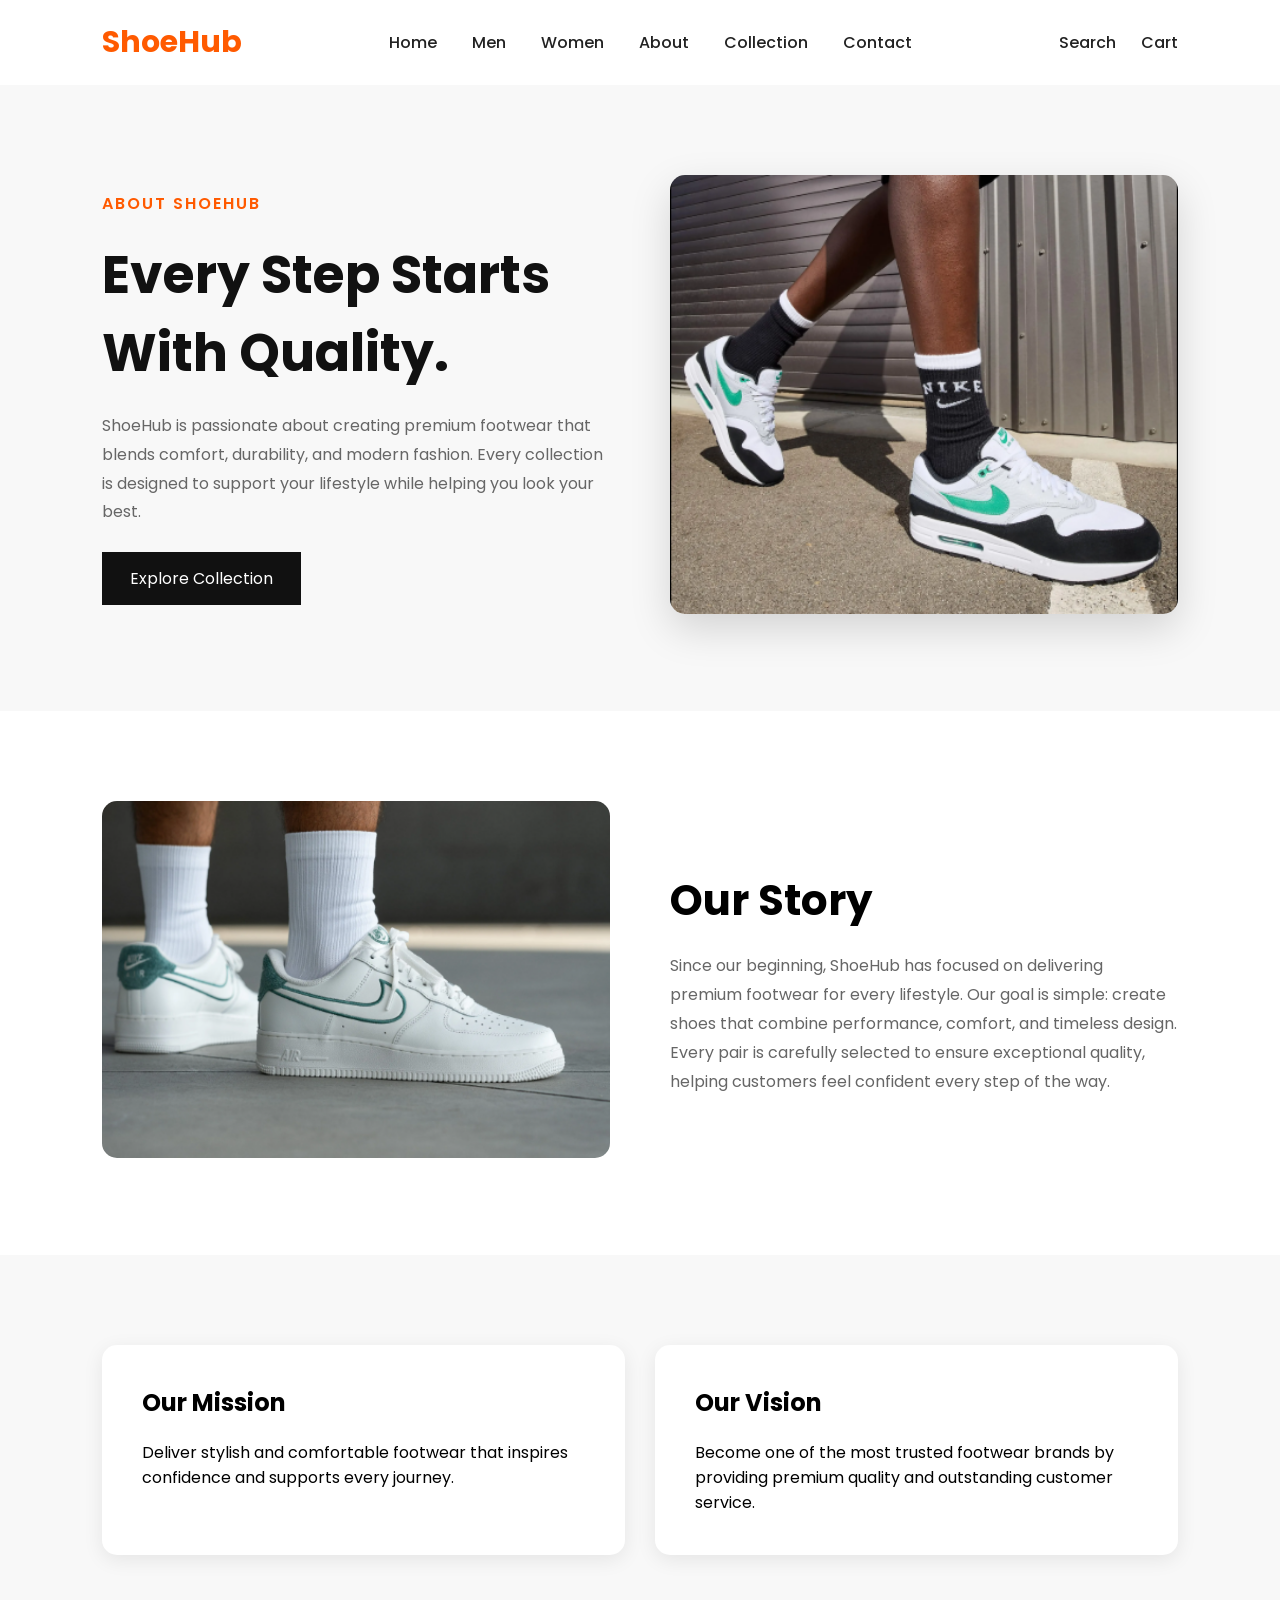
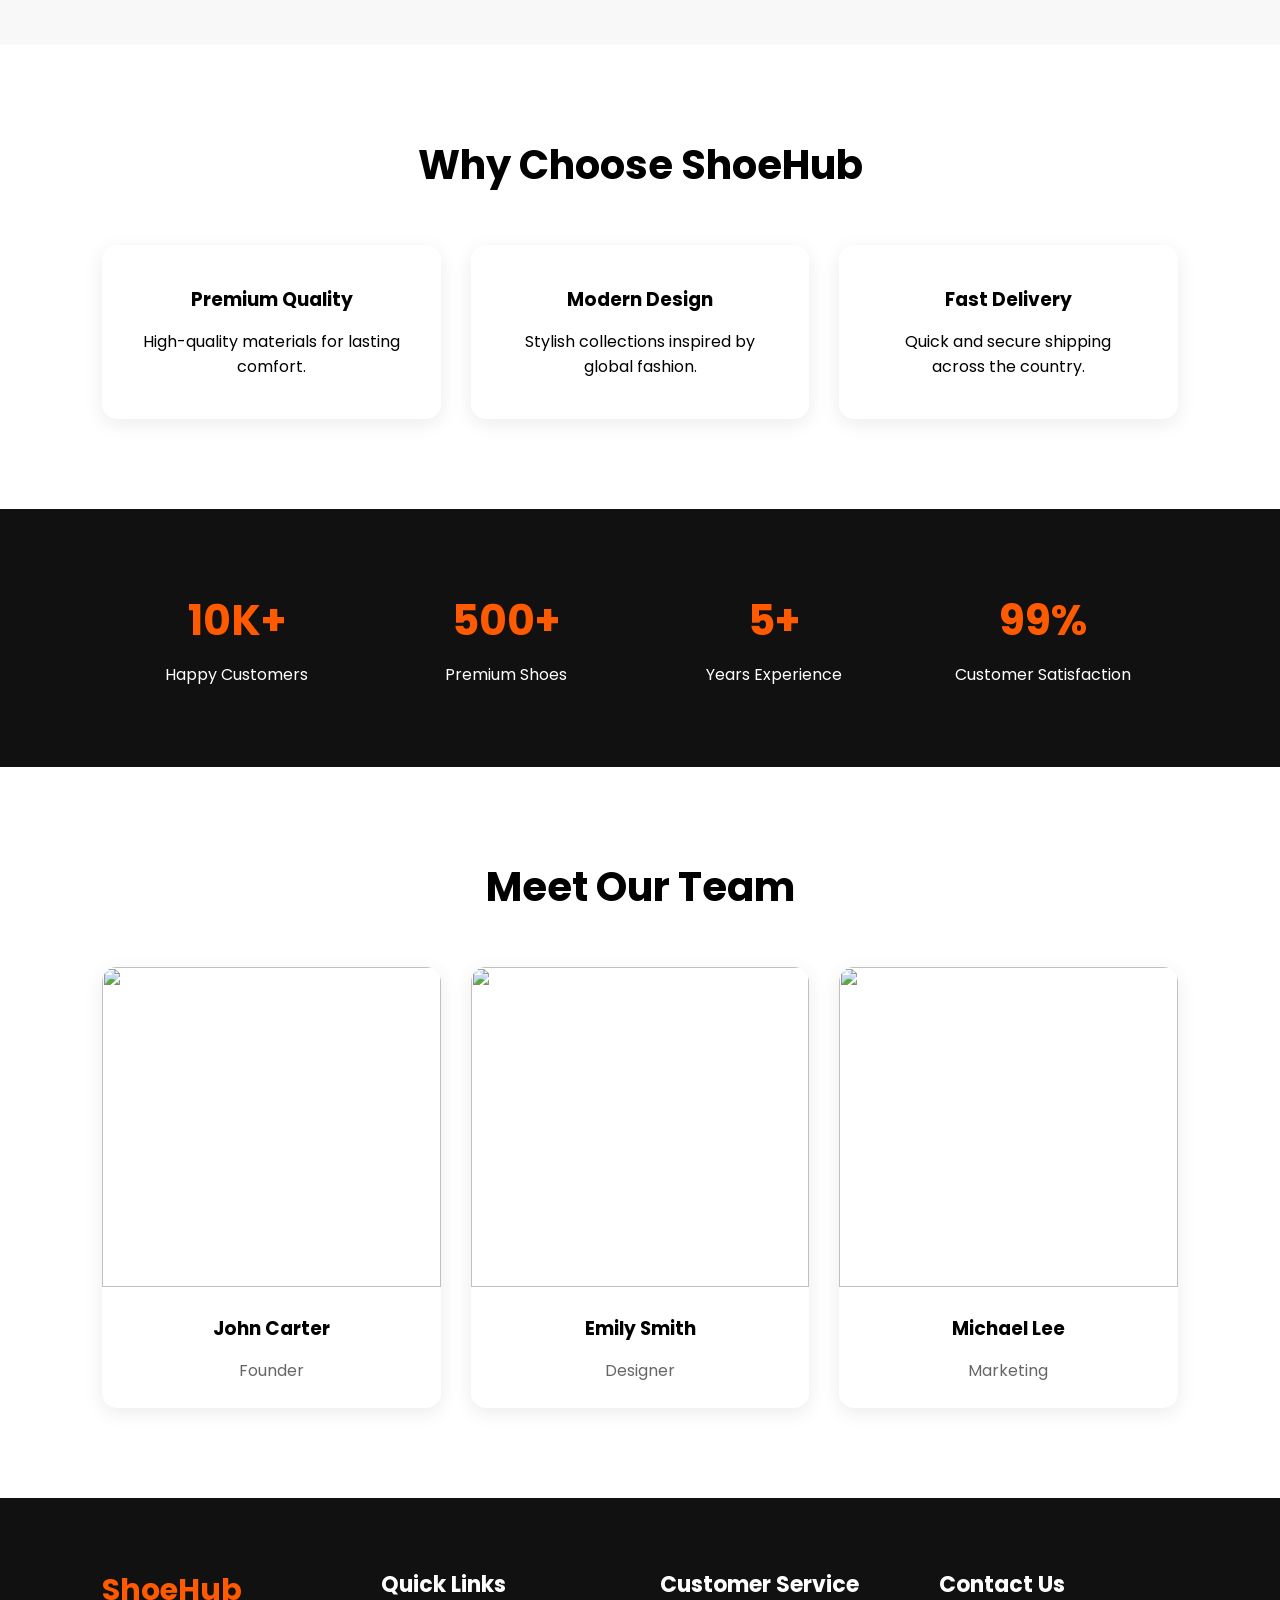
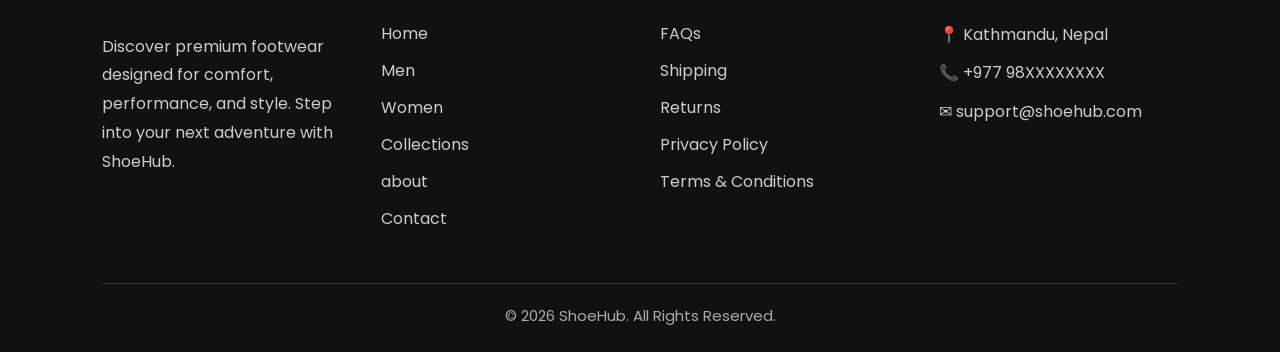
==== about.html @ 0c23a7a8 "Initial commit" ====
<!DOCTYPE html>
<html lang="en">

<head>
    <meta charset="UTF-8">
    <meta name="viewport" content="width=device-width, initial-scale=1.0">
    <title>About | ShoeHub</title>

    <link rel="stylesheet" href="style.css">

    <link href="https://fonts.googleapis.com/css2?family=Poppins:wght@300;400;500;600;700&display=swap"
        rel="stylesheet">
</head>

<body>

<header>
    <nav class="navbar">

        <div class="logo">
            <h2>ShoeHub</h2>
        </div>

        <ul class="nav-links">
            <li><a href="index.html">Home</a></li>
            <li><a href="#">Men</a></li>
            <li><a href="#">Women</a></li>
            <li><a href="about.html" class="active">About</a></li>
            <li><a href="#">Collection</a></li>
            <li><a href="contact.html">Contact</a></li>
        </ul>

        <div class="nav-icons">
            <a href="#">Search</a>
            <a href="#">Cart</a>
        </div>

    </nav>
</header>

<main>

<!-- Hero -->

<section class="about-hero">

    <div class="about-content">

        <span>ABOUT SHOEHUB</span>

        <h1>Every Step Starts With Quality.</h1>

        <p>
            ShoeHub is passionate about creating premium footwear that blends
            comfort, durability, and modern fashion. Every collection is designed
            to support your lifestyle while helping you look your best.
        </p>

        <a href="index.html" class="hero-btn">
            Explore Collection
        </a>

    </div>

    <div class="about-image">
        <img src="images/banner1.png" alt="">
    </div>

</section>

<!-- Story -->

<section class="story">

    <div class="story-image">
        <img src="images/banner2.png" alt="">
    </div>

    <div class="story-content">

        <h2>Our Story</h2>

        <p>
            Since our beginning, ShoeHub has focused on delivering premium
            footwear for every lifestyle. Our goal is simple: create shoes that
            combine performance, comfort, and timeless design.
        </p>

        <p>
            Every pair is carefully selected to ensure exceptional quality,
            helping customers feel confident every step of the way.
        </p>

    </div>

</section>

<!-- Mission -->

<section class="mission">

    <div class="mission-card">

        <h2>Our Mission</h2>

        <p>
            Deliver stylish and comfortable footwear that inspires confidence
            and supports every journey.
        </p>

    </div>

    <div class="mission-card">

        <h2>Our Vision</h2>

        <p>
            Become one of the most trusted footwear brands by providing premium
            quality and outstanding customer service.
        </p>

    </div>

</section>

<!-- Features -->

<section class="features">

    <h2>Why Choose ShoeHub</h2>

    <div class="feature-grid">

        <div class="feature-card">
            <h3>Premium Quality</h3>
            <p>High-quality materials for lasting comfort.</p>
        </div>

        <div class="feature-card">
            <h3>Modern Design</h3>
            <p>Stylish collections inspired by global fashion.</p>
        </div>

        <div class="feature-card">
            <h3>Fast Delivery</h3>
            <p>Quick and secure shipping across the country.</p>
        </div>

    </div>

</section>

<!-- Stats -->

<section class="stats">

    <div class="stat">
        <h2>10K+</h2>
        <p>Happy Customers</p>
    </div>

    <div class="stat">
        <h2>500+</h2>
        <p>Premium Shoes</p>
    </div>

    <div class="stat">
        <h2>5+</h2>
        <p>Years Experience</p>
    </div>

    <div class="stat">
        <h2>99%</h2>
        <p>Customer Satisfaction</p>
    </div>

</section>

<!-- Team -->

<section class="team">

    <h2>Meet Our Team</h2>

    <div class="team-container">

        <div class="team-card">
            <img src="images/team1.jpg" alt="">
            <h3>John Carter</h3>
            <p>Founder</p>
        </div>

        <div class="team-card">
            <img src="images/team2.jpg" alt="">
            <h3>Emily Smith</h3>
            <p>Designer</p>
        </div>

        <div class="team-card">
            <img src="images/team3.jpg" alt="">
            <h3>Michael Lee</h3>
            <p>Marketing</p>
        </div>

    </div>

</section>

</main>


<footer class="footer">

    <div class="footer-container">

        <!-- Logo & Description -->
        <div class="footer-box">
            <h2>ShoeHub</h2>

            <p>
                Discover premium footwear designed for
                comfort, performance, and style.
                Step into your next adventure with ShoeHub.
            </p>
        </div>

        <!-- Quick Links -->
        <div class="footer-box">
            <h3>Quick Links</h3>

            <ul>
                <li><a href="#">Home</a></li>
                <li><a href="#">Men</a></li>
                <li><a href="#">Women</a></li>
                <li><a href="#">Collections</a></li>
                <li><a href="#">about</a></li>

                <li><a href="#">Contact</a></li>
            </ul>
        </div>

        <!-- Customer Service -->
        <div class="footer-box">
            <h3>Customer Service</h3>

            <ul>
                <li><a href="#">FAQs</a></li>
                <li><a href="#">Shipping</a></li>
                <li><a href="#">Returns</a></li>
                <li><a href="#">Privacy Policy</a></li>
                <li><a href="#">Terms & Conditions</a></li>
            </ul>
        </div>

        <!-- Contact -->
        <div class="footer-box">
            <h3>Contact Us</h3>

            <p>📍 Kathmandu, Nepal</p>
            <p>📞 +977 98XXXXXXXX</p>
            <p>✉ support@shoehub.com</p>
        </div>

    </div>

    <hr>

    <div class="footer-bottom">
        <p>
            © 2026 ShoeHub. All Rights Reserved.
        </p>
    </div>

</footer>

</body>
</html>
---- style.css ----
/* Reset */
* {
    margin: 0;
    padding: 0;
    box-sizing: border-box;
}

body {
    font-family: "Poppins", sans-serif;
}

/* Navbar */
.navbar {
    display: flex;
    justify-content: space-between;
    align-items: center;
    padding: 20px 8%;
    background: #fff;
    box-shadow: 0 2px 10px rgba(0,0,0,0.1);
}

/* Logo */
.logo h2 {
    color: #ff5a00;
    font-size: 30px;
}

/* Navigation */
.nav-links {
    display: flex;
    list-style: none;
    gap: 35px;
}

.nav-links a {
    text-decoration: none;
    color: #222;
    font-weight: 500;
    transition: 0.3s;
}

.nav-links a:hover {
    color: #ff5a00;
}

/* Right Side */
.nav-icons {
    display: flex;
    gap: 25px;
}

.nav-icons a {
    text-decoration: none;
    color: #222;
    font-weight: 500;
}

.nav-icons a:hover {
    color: #ff5a00;
}

/* Hero Section */
.hero{
    display:flex;
    justify-content:space-between;
    align-items:center;
    padding:70px 8%;
    min-height:85vh;
    background:#f7f7f7;
    overflow:hidden;
}

/* Left Side */
.hero-content{
    width:45%;
}

.subtitle{
    color:#999;
    margin-bottom:10px;
}

.hero-content h1{
    font-size:55px;
    font-weight:700;
    color:#111;
    margin-bottom:20px;
}

.description{
    color:#666;
    line-height:1.8;
    margin-bottom:30px;
}

.hero-btn{
    display:inline-block;
    padding:14px 28px;
    background:#111;
    color:#fff;
    text-decoration:none;
    transition:.3s;
}

.hero-btn:hover{
    background:#f5a300;
}

/* Right Side */
.hero-image{
    width:50%;
    position:relative;
    display:flex;
    justify-content:center;
    align-items:center;
}

.hero-image img{
    width:600px;
    max-width:100%;
    position:relative;
    z-index:2;
}

/* Big Background Text */
.hero-text{
    position:absolute;
    font-size:120px;
    font-weight:800;
    color:#f5b400;
    line-height:.8;
    text-transform:uppercase;
    z-index:1;
}

.hero-text span{
    color:#111;
}
/* ================= Top Picks ================= */

/* ===============================
        Top Picks
================================= */

.top-picks {
    padding: 70px 8%;
}

.section-title {
    margin-bottom: 40px;
}

.section-title h2 {
    font-size: 32px;
    font-weight: 600;
}

/* Product Grid */

.product-container {
    display: grid;
    grid-template-columns: repeat(3, 1fr);
    gap: 30px;
}

/* Product Card */

.product-card {
    background: #fff;
    border-radius: 12px;
    overflow: hidden;
    box-shadow: 0 5px 15px rgba(0,0,0,.08);
    transition: .3s ease;
    text-align: center;
    padding-bottom: 20px;
}

.product-card:hover {
    transform: translateY(-10px);
    box-shadow: 0 12px 30px rgba(0,0,0,.15);
}

/* Image Container */

.product-card img {
    width: 100%;
    height: 250px;          /* Same height for every image */
    object-fit: contain;    /* Keeps shoe proportions */
    background: #f7f7f7;
    padding: 30px;
}

/* Product Name */

.product-card h3 {
    margin: 20px 15px 10px;
    font-size: 20px;
    min-height: 55px;       /* Same height even if text wraps */
    display: flex;
    align-items: center;
    justify-content: center;
}

/* Price */

.product-card p {
    color: #777;
    font-size: 18px;
    font-weight: 600;
}

/* ================= Trending ================= */

/* ===============================
        Trending Section
================================= */

.trending {
    padding: 60px 8%;
}

.trending h2 {
    font-size: 32px;
    font-weight: 600;
    margin-bottom: 30px;
}

/* Large Banner */

.trend-big {
    position: relative;
    height: 450px;      /* Reduced height */
    border-radius: 12px;
    overflow: hidden;
    margin-bottom: 25px;
}

.trend-big img {
    width: 100%;
    height: 100%;
    object-fit: cover;
    display: block;
}

.trend-content {
    position: absolute;
    top: 50%;
    left: 50px;
    transform: translateY(-50%);
    color: #fff;
    max-width: 350px;
}

.trend-content span {
    font-size: 14px;
    text-transform: uppercase;
    letter-spacing: 1px;
}

.trend-content h1 {
    font-size: 42px;
    margin: 12px 0;
    line-height: 1.1;
}

.trend-content p {
    font-size: 16px;
    line-height: 1.6;
    margin-bottom: 20px;
}

.trend-content a {
    display: inline-block;
    padding: 12px 28px;
    background: #111;
    color: #fff;
    border-radius: 6px;
    transition: 0.3s;
}

.trend-content a:hover {
    background: #ff5a00;
}
/* Bottom Cards */

/* ===============================
        Trending Small Cards
================================= */

.trend-small {
    display: grid;
    grid-template-columns: repeat(2, 1fr);
    gap: 25px;
}

.small-card {
    position: relative;
    height: 280px;       /* Same height for both cards */
    overflow: hidden;
    border-radius: 10px;
    cursor: pointer;
}

.small-card img {
    width: 100%;
    height: 100%;
    object-fit: cover;   /* Keeps image proportional */
    display: block;
    transition: 0.4s ease;
}

.small-card:hover img {
    transform: scale(1.08);
}

.overlay {
    position: absolute;
    left: 25px;
    bottom: 25px;
    color: #fff;
    z-index: 2;
}

.overlay h3 {
    font-size: 26px;
    margin-bottom: 8px;
}

.overlay p {
    font-size: 18px;
    font-weight: 300;
}

/* Dark overlay for better text visibility */
.small-card::before {
    content: "";
    position: absolute;
    inset: 0;
    background: rgba(0, 0, 0, 0.35);
    z-index: 1;
}

/* ===================================
            FOOTER
=================================== */

.footer{
    background:#111;
    color:#fff;
    padding:70px 8% 25px;
}

.footer-container{
    display:grid;
    grid-template-columns:repeat(4,1fr);
    gap:40px;
    margin-bottom:40px;
}

.footer-box h2{
    color:#ff5a00;
    font-size:30px;
    margin-bottom:20px;
}

.footer-box h3{
    font-size:22px;
    margin-bottom:20px;
}

.footer-box p{
    color:#ccc;
    line-height:1.8;
    margin-bottom:10px;
}

.footer-box ul{
    list-style:none;
}

.footer-box ul li{
    margin-bottom:12px;
}

.footer-box ul li a{
    text-decoration:none;
    color:#ccc;
    transition:.3s;
}

.footer-box ul li a:hover{
    color:#ff5a00;
    padding-left:6px;
}

.footer hr{
    border:none;
    height:1px;
    background:#333;
    margin-bottom:20px;
}

.footer-bottom{
    text-align:center;
}

.footer-bottom p{
    color:#aaa;
    font-size:15px;
}

/* ======================================
        RESPONSIVE DESIGN
====================================== */

/* ---------- Large Tablets ---------- */
@media (max-width: 1024px) {

    .navbar {
        padding: 20px 5%;
    }

    .hero {
        padding: 60px 5%;
    }

    .hero-content h1 {
        font-size: 42px;
    }

    .hero-text {
        font-size: 90px;
    }

    .product-container {
        grid-template-columns: repeat(2, 1fr);
    }

    .footer-container {
        grid-template-columns: repeat(2, 1fr);
    }

}

/* ---------- Tablets ---------- */
@media (max-width: 768px) {

    /* Navbar */
    .navbar {
        flex-direction: column;
        gap: 20px;
        padding: 20px;
    }

    .nav-links {
        flex-wrap: wrap;
        justify-content: center;
        gap: 18px;
    }

    .nav-icons {
        justify-content: center;
    }

    /* Hero */
    .hero {
        flex-direction: column-reverse;
        text-align: center;
        padding: 50px 20px;
    }

    .hero-content,
    .hero-image {
        width: 100%;
    }

    .hero-content {
        margin-top: 30px;
    }

    .hero-content h1 {
        font-size: 38px;
    }

    .hero-text {
        position: absolute;
        font-size: 70px;
    }

    .hero-image img {
        width: 100%;
        max-width: 420px;
    }

    /* Products */
    .product-container {
        grid-template-columns: repeat(2, 1fr);
        gap: 20px;
    }

    /* Trending */
    .trend-big {
        height: 350px;
    }

    .trend-content {
        left: 25px;
        max-width: 300px;
    }

    .trend-content h1 {
        font-size: 32px;
    }

    .trend-small {
        grid-template-columns: 1fr;
    }

    /* Footer */
    .footer-container {
        grid-template-columns: repeat(2, 1fr);
    }

}

/* ---------- Mobile ---------- */
@media (max-width: 576px) {

    /* Navbar */
    .logo h2 {
        font-size: 28px;
    }

    .nav-links {
        flex-direction: column;
        align-items: center;
        gap: 12px;
    }

    .nav-icons {
        flex-direction: column;
        align-items: center;
        gap: 10px;
    }

    /* Hero */

    .hero {
        min-height: auto;
        padding: 40px 20px;
    }

    .subtitle {
        font-size: 15px;
    }

    .hero-content h1 {
        font-size: 30px;
    }

    .description {
        font-size: 15px;
    }

    .hero-btn {
        padding: 12px 24px;
        font-size: 15px;
    }

    .hero-image img {
        width: 320px;
    }

    .hero-text {
        font-size: 52px;
    }

    /* Section Titles */

    .section-title h2,
    .trending h2 {
        font-size: 28px;
        text-align: center;
    }

    /* Products */

    .product-container {
        grid-template-columns: 1fr;
    }

    .product-card img {
        height: 220px;
    }

    /* Trending */

    .trend-big {
        height: 250px;
    }

    .trend-content {
        left: 20px;
        right: 20px;
    }

    .trend-content h1 {
        font-size: 26px;
    }

    .trend-content p {
        font-size: 14px;
    }

    .trend-content a {
        padding: 10px 20px;
    }

    .small-card {
        height: 220px;
    }

    .overlay h3 {
        font-size: 20px;
    }

    .overlay p {
        font-size: 15px;
    }

    /* Footer */

    .footer {
        padding: 50px 20px 20px;
    }

    .footer-container {
        grid-template-columns: 1fr;
        text-align: center;
    }

    .footer-box h2 {
        font-size: 28px;
    }

    .footer-box h3 {
        font-size: 22px;
    }

}

/*====================================
            ABOUT HERO
=====================================*/


.about-hero{
    display:flex;
    align-items:center;
    justify-content:space-between;
    gap:60px;
    padding:90px 8%;
    background:#f8f8f8;
}

.about-content,
.about-image{
    flex:1;
}

.about-content span{
    color:#ff5a00;
    font-weight:600;
    letter-spacing:2px;
}

.about-content h1{
    font-size:52px;
    margin:20px 0;
    color:#111;
}

.about-content p{
    color:#666;
    line-height:1.8;
    margin-bottom:25px;
}

.about-image img{
    width:100%;
    border-radius:15px;
    box-shadow:0 15px 40px rgba(0,0,0,.15);
}

/* Story */

.story{
    display:flex;
    align-items:center;
    gap:60px;
    padding:90px 8%;
}

.story-image,
.story-content{
    flex:1;
}

.story img{
    width:100%;
    border-radius:15px;
}

.story-content h2{
    font-size:42px;
    margin-bottom:20px;
}

.story-content p{
    color:#666;
    line-height:1.8;
}

/* Mission */

.mission{
    display:grid;
    grid-template-columns:repeat(2,1fr);
    gap:30px;
    padding:90px 8%;
    background:#f8f8f8;
}

.mission-card{
    background:#fff;
    padding:40px;
    border-radius:15px;
    box-shadow:0 5px 20px rgba(0,0,0,.08);
}

.mission-card h2{
    margin-bottom:20px;
}

/* Features */

.features{
    padding:90px 8%;
    text-align:center;
}

.features h2{
    margin-bottom:50px;
    font-size:40px;
}

.feature-grid{
    display:grid;
    grid-template-columns:repeat(3,1fr);
    gap:30px;
}

.feature-card{
    background:#fff;
    padding:40px;
    border-radius:15px;
    box-shadow:0 5px 20px rgba(0,0,0,.08);
}

.feature-card h3{
    margin-bottom:15px;
}

/* Stats */

.stats{
    padding:80px 8%;
    display:grid;
    grid-template-columns:repeat(4,1fr);
    background:#111;
    color:#fff;
    text-align:center;
}

.stat h2{
    font-size:42px;
    color:#ff5a00;
}

.stat p{
    margin-top:10px;
}

/* Team */

.team{
    padding:90px 8%;
    text-align:center;
}

.team h2{
    margin-bottom:50px;
    font-size:40px;
}

.team-container{
    display:grid;
    grid-template-columns:repeat(3,1fr);
    gap:30px;
}

.team-card{
    background:#fff;
    border-radius:15px;
    overflow:hidden;
    box-shadow:0 5px 20px rgba(0,0,0,.08);
}

.team-card img{
    width:100%;
    height:320px;
    object-fit:cover;
}

.team-card h3{
    margin-top:20px;
}

.team-card p{
    margin:15px 0 25px;
    color:#666;
}


/*=====================================
        CONTACT HERO
=====================================*/

.contact-hero{
    width:100%;
    height:60vh;

    background:url("images/banner3.png") center center/cover no-repeat;

    position:relative;
}

.contact-overlay{
    width:100%;
    height:100%;

    background:rgba(0,0,0,.55);

    display:flex;
    flex-direction:column;
    justify-content:center;
    align-items:center;

    text-align:center;

    color:#fff;

    padding:20px;
}

.contact-overlay span{
    color:#ff5a00;
    font-size:15px;
    font-weight:600;
    letter-spacing:3px;
    text-transform:uppercase;
}

.contact-overlay h1{
    font-size:58px;
    margin:20px 0;
}

.contact-overlay p{
    width:650px;
    max-width:90%;
    line-height:1.8;
    color:#eee;
}


/*=====================================
        CONTACT SECTION
=====================================*/

.contact-section{
    padding:100px 8%;

    display:grid;
    grid-template-columns:1fr 1.3fr;
    gap:60px;

    background:#fafafa;
}


/* Left */

.contact-info h2{
    font-size:36px;
    margin-bottom:30px;
    color:#111;
}

.info-card{
    background:#fff;

    padding:30px;

    border-radius:12px;

    margin-bottom:20px;

    box-shadow:0 10px 25px rgba(0,0,0,.08);

    transition:.3s;
}

.info-card:hover{
    transform:translateY(-8px);
}

.info-card h3{
    color:#ff5a00;
    margin-bottom:12px;
}

.info-card p{
    color:#666;
    line-height:1.8;
}


/* Right */

.contact-form{
    background:#fff;

    padding:45px;

    border-radius:15px;

    box-shadow:0 15px 40px rgba(0,0,0,.08);
}

.contact-form h2{
    font-size:36px;
    margin-bottom:30px;
}

.contact-form form{
    display:flex;
    flex-direction:column;
    gap:20px;
}

.contact-form input,
.contact-form textarea{

    width:100%;

    padding:18px;

    border:1px solid #ddd;

    border-radius:8px;

    outline:none;

    font-size:16px;

    font-family:"Poppins",sans-serif;

    transition:.3s;
}

.contact-form input:focus,
.contact-form textarea:focus{

    border-color:#ff5a00;
}

.contact-form textarea{
    resize:none;
}

.contact-form button{

    width:220px;

    padding:16px;

    background:#111;

    color:#fff;

    border:none;

    border-radius:8px;

    cursor:pointer;

    font-size:16px;

    transition:.3s;
}

.contact-form button:hover{

    background:#ff5a00;
}


/*=====================================
        STORE SECTION
=====================================*/

.store{

    display:flex;

    align-items:center;

    justify-content:space-between;

    gap:60px;

    padding:100px 8%;
}

.store-content,
.store-image{
    flex:1;
}

.store-content span{

    color:#ff5a00;

    font-weight:600;

    letter-spacing:3px;

    text-transform:uppercase;
}

.store-content h2{

    font-size:50px;

    margin:20px 0;

    color:#111;
}

.store-content p{

    color:#666;

    line-height:1.9;

    margin-bottom:35px;
}

.store-image img{

    width:100%;

    border-radius:20px;

    box-shadow:0 20px 40px rgba(0,0,0,.12);

    transition:.4s;
}

.store-image img:hover{

    transform:scale(1.03);
}


/*=====================================
        MAP
=====================================*/

.map{

    padding:0 8% 100px;
}

.map iframe{

    width:100%;

    height:450px;

    border:none;

    border-radius:20px;

    box-shadow:0 15px 35px rgba(0,0,0,.1);
}


/*=====================================
        RESPONSIVE
=====================================*/

@media(max-width:992px){

.contact-section{

    grid-template-columns:1fr;
}

.store{

    flex-direction:column;
}

.contact-overlay h1{

    font-size:42px;
}

.store-content h2{

    font-size:38px;
}

}

@media(max-width:768px){

.contact-overlay h1{

    font-size:34px;
}

.contact-info h2,
.contact-form h2{

    font-size:30px;
}

.contact-form{

    padding:30px;
}

.contact-form button{

    width:100%;
}

.store-content h2{

    font-size:32px;
}

.map iframe{

    height:320px;
}

}
/*=====================================
        RESPONSIVE DESIGN
=====================================*/

/* ---------- Laptop ---------- */

@media (max-width: 1200px){

    .hero-content h1{
        font-size:48px;
    }

    .hero-text{
        font-size:90px;
    }

    .about-content h1{
        font-size:45px;
    }

    .store-content h2{
        font-size:42px;
    }

}


/* ---------- Tablet ---------- */

@media (max-width:992px){

/* Navbar */

.navbar{
    flex-direction:column;
    gap:20px;
}

.nav-links{
    flex-wrap:wrap;
    justify-content:center;
}

.nav-icons{
    justify-content:center;
}

/* Hero */

.hero{
    flex-direction:column-reverse;
    text-align:center;
    padding:60px 8%;
}

.hero-content,
.hero-image{
    width:100%;
}

.hero-content h1{
    font-size:42px;
}

.hero-text{
    font-size:80px;
}

/* Products */

.product-container{
    grid-template-columns:repeat(2,1fr);
}

/* Trending */

.trend-big{
    height:350px;
}

.trend-content{
    left:35px;
}

.trend-content h1{
    font-size:34px;
}

.trend-small{
    grid-template-columns:1fr;
}

/* Footer */

.footer-container{
    grid-template-columns:repeat(2,1fr);
}

/* About */

.about-hero{
    flex-direction:column;
}

.story{
    flex-direction:column;
}

.mission{
    grid-template-columns:1fr;
}

.feature-grid{
    grid-template-columns:1fr;
}

.stats{
    grid-template-columns:repeat(2,1fr);
    gap:30px;
}

.team-container{
    grid-template-columns:repeat(2,1fr);
}

/* Contact */

.contact-section{
    grid-template-columns:1fr;
}

.store{
    flex-direction:column;
    text-align:center;
}

.store-content h2{
    font-size:38px;
}

.contact-overlay h1{
    font-size:42px;
}

}


/* ---------- Mobile ---------- */

@media (max-width:768px){

/* Navbar */

.navbar{
    padding:18px 5%;
}

.logo h2{
    font-size:26px;
}

.nav-links{
    gap:18px;
}

.nav-links a{
    font-size:15px;
}

.nav-icons{
    gap:15px;
}

.nav-icons a{
    font-size:15px;
}

/* Hero */

.hero{
    padding:50px 5%;
}

.hero-content h1{
    font-size:34px;
}

.description{
    font-size:15px;
}

.hero-text{
    font-size:55px;
}

/* Section Titles */

.section-title h2,
.trending h2,
.features h2,
.team h2{
    font-size:30px;
}

/* Products */

.product-container{
    grid-template-columns:1fr;
}

.product-card img{
    height:220px;
}

/* Trending */

.trend-big{
    height:280px;
}

.trend-content{
    left:20px;
}

.trend-content h1{
    font-size:28px;
}

.trend-content p{
    font-size:14px;
}

.small-card{
    height:230px;
}

/* Footer */

.footer-container{
    grid-template-columns:1fr;
    text-align:center;
}

/* About */

.about-hero,
.story{
    padding:60px 5%;
}

.about-content h1{
    font-size:36px;
}

.story-content h2{
    font-size:34px;
}

.stats{
    grid-template-columns:1fr;
}

.team-container{
    grid-template-columns:1fr;
}

/* Contact */

.contact-overlay h1{
    font-size:32px;
}

.contact-overlay p{
    font-size:15px;
}

.contact-info h2,
.contact-form h2{
    font-size:28px;
}

.contact-form{
    padding:25px;
}

.contact-form button{
    width:100%;
}

.store{
    padding:60px 5%;
}

.store-content h2{
    font-size:32px;
}

.map{
    padding:0 5% 60px;
}

.map iframe{
    height:300px;
}

}


/* ---------- Small Mobile ---------- */

@media (max-width:480px){

.hero-content h1{
    font-size:28px;
}

.hero-text{
    font-size:42px;
}

.about-content h1{
    font-size:30px;
}

.story-content h2{
    font-size:28px;
}

.contact-overlay h1{
    font-size:28px;
}

.trend-content h1{
    font-size:22px;
}

.hero-btn,
.learn-btn,
.contact-form button{
    width:100%;
    text-align:center;
}

.about-btns{
    flex-direction:column;
}

}
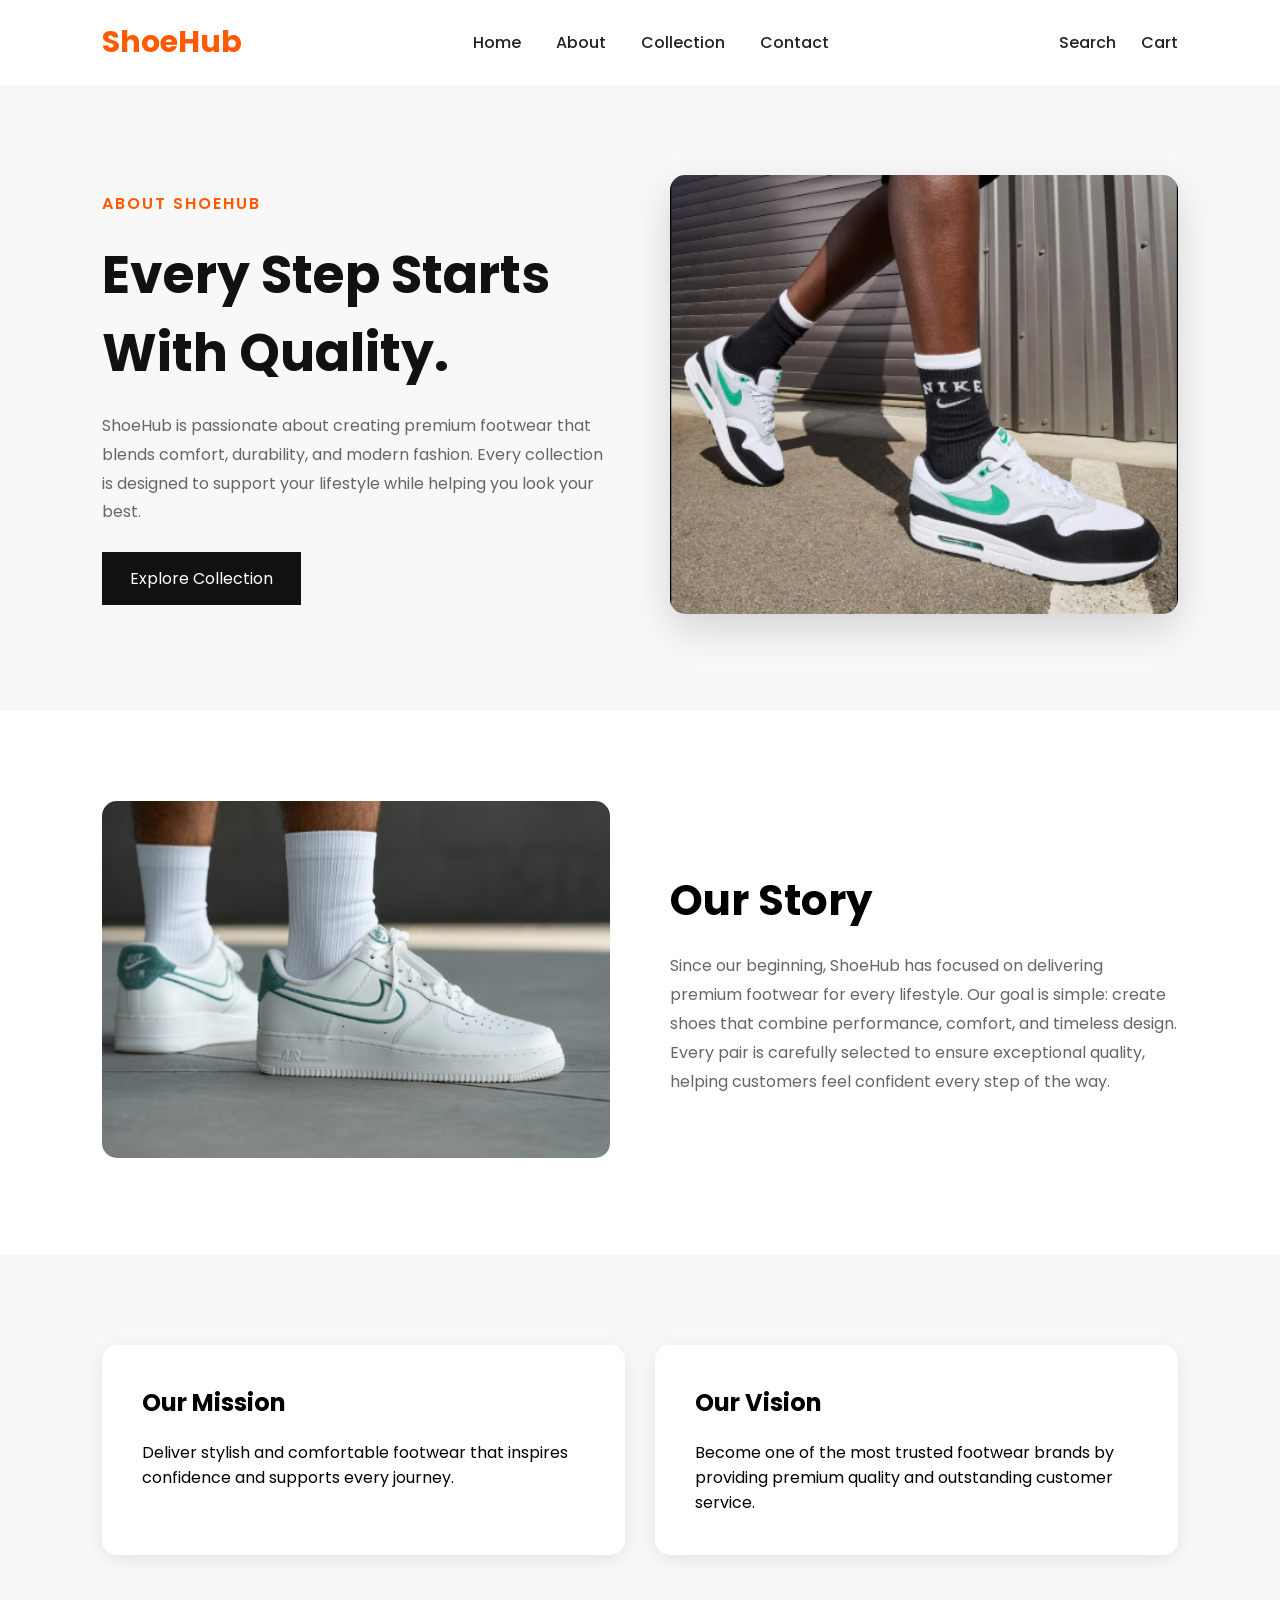
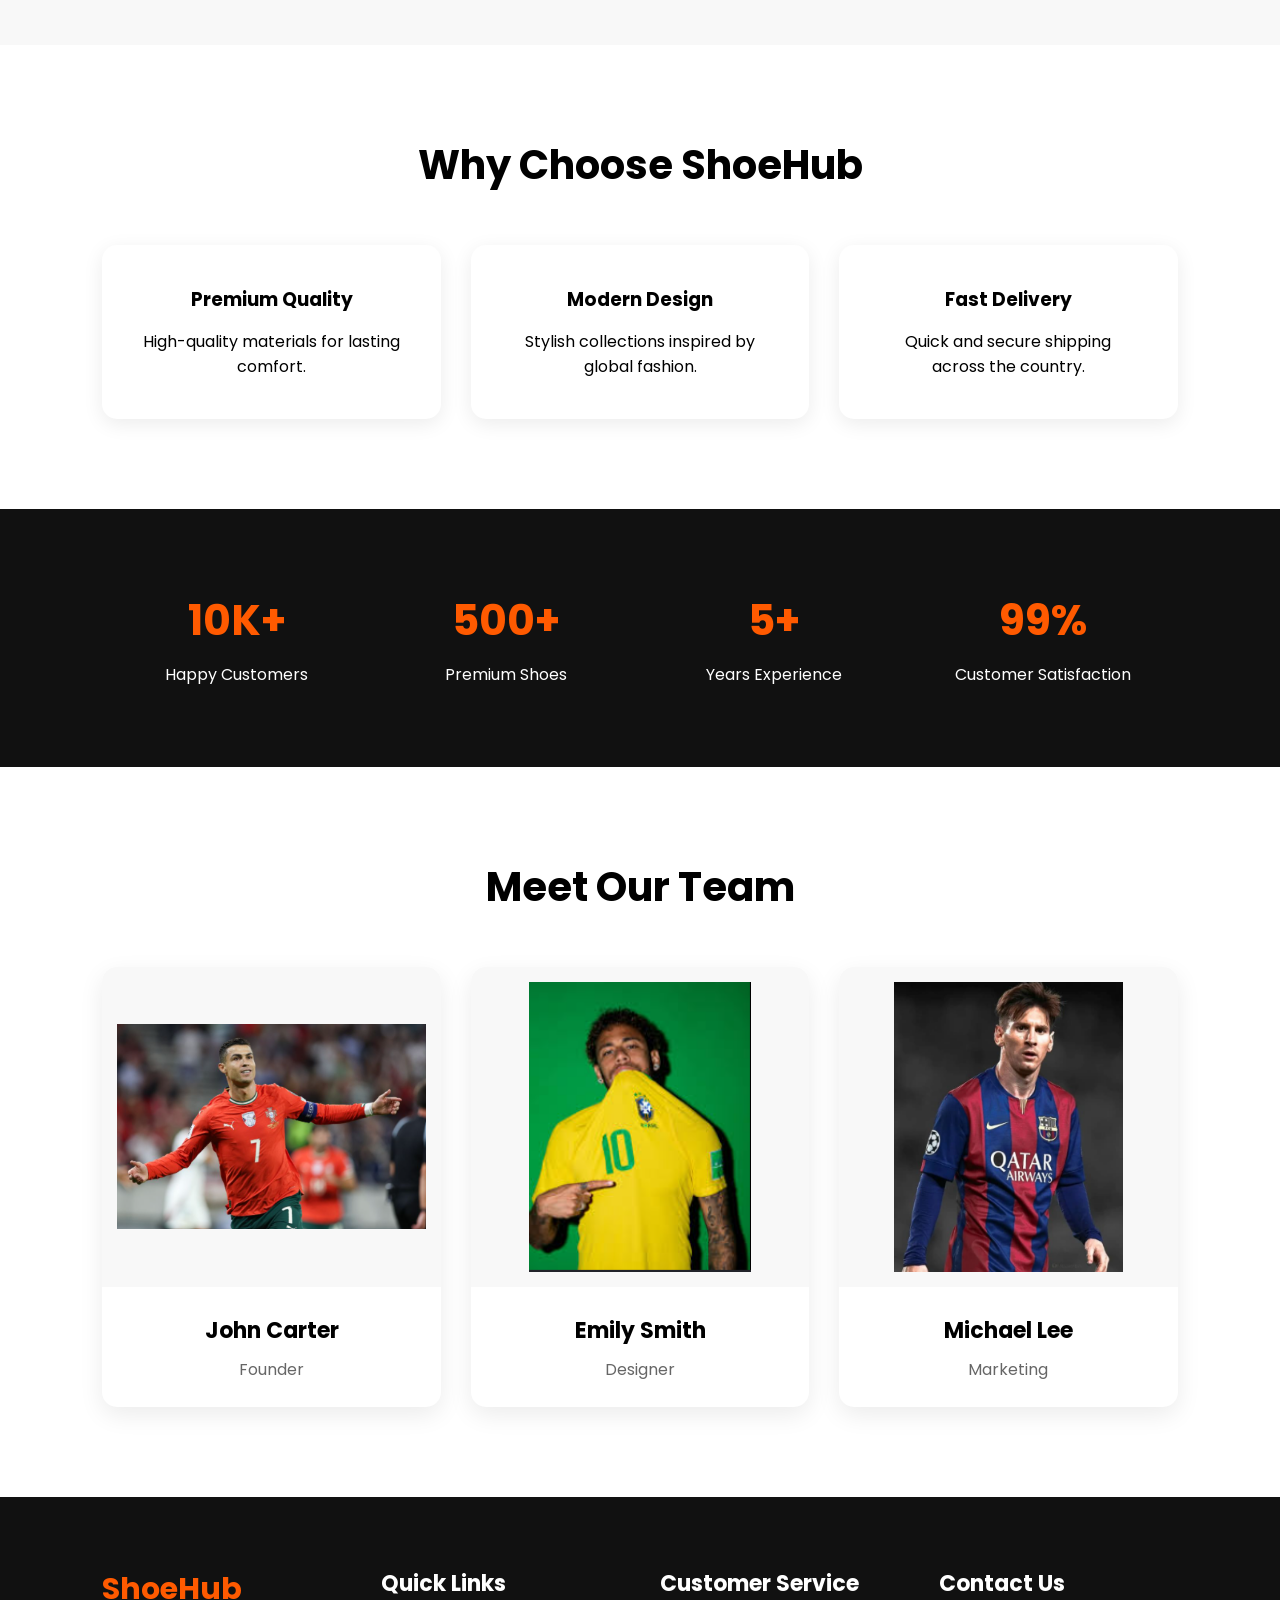
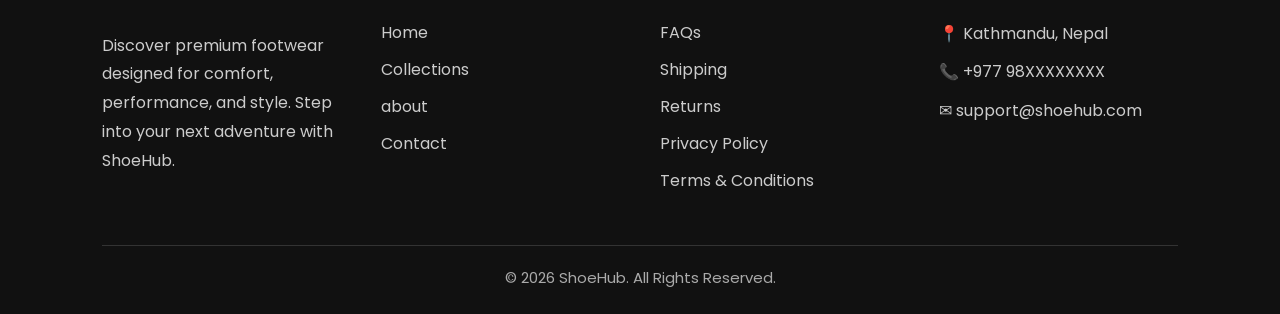
==== commit 95ec4c7c: "finished" ====
--- a/about.html
+++ b/about.html
@@ -23,8 +23,7 @@
 
         <ul class="nav-links">
             <li><a href="index.html">Home</a></li>
-            <li><a href="#">Men</a></li>
-            <li><a href="#">Women</a></li>
+           
             <li><a href="about.html" class="active">About</a></li>
             <li><a href="#">Collection</a></li>
             <li><a href="contact.html">Contact</a></li>
@@ -185,19 +184,19 @@
     <div class="team-container">
 
         <div class="team-card">
-            <img src="images/team1.jpg" alt="">
+            <img src="images/team1.png" alt="">
             <h3>John Carter</h3>
             <p>Founder</p>
         </div>
 
         <div class="team-card">
-            <img src="images/team2.jpg" alt="">
+            <img src="images/team2.png" alt="">
             <h3>Emily Smith</h3>
             <p>Designer</p>
         </div>
 
         <div class="team-card">
-            <img src="images/team3.jpg" alt="">
+            <img src="images/team3.png" alt="">
             <h3>Michael Lee</h3>
             <p>Marketing</p>
         </div>
@@ -230,8 +229,7 @@
 
             <ul>
                 <li><a href="#">Home</a></li>
-                <li><a href="#">Men</a></li>
-                <li><a href="#">Women</a></li>
+              
                 <li><a href="#">Collections</a></li>
                 <li><a href="#">about</a></li>
 
--- a/style.css
+++ b/style.css
@@ -793,42 +793,52 @@
 
 /* Team */
 
-.team{
-    padding:90px 8%;
-    text-align:center;
-}
-
-.team h2{
-    margin-bottom:50px;
-    font-size:40px;
-}
-
-.team-container{
-    display:grid;
-    grid-template-columns:repeat(3,1fr);
-    gap:30px;
-}
-
-.team-card{
-    background:#fff;
-    border-radius:15px;
-    overflow:hidden;
-    box-shadow:0 5px 20px rgba(0,0,0,.08);
-}
-
-.team-card img{
-    width:100%;
-    height:320px;
-    object-fit:cover;
-}
-
-.team-card h3{
-    margin-top:20px;
-}
-
-.team-card p{
-    margin:15px 0 25px;
-    color:#666;
+.team {
+    padding: 90px 8%;
+    text-align: center;
+}
+
+.team h2 {
+    margin-bottom: 50px;
+    font-size: 40px;
+}
+
+.team-container {
+    display: grid;
+    grid-template-columns: repeat(3, 1fr);
+    gap: 30px;
+}
+
+.team-card {
+    background: #fff;
+    border-radius: 15px;
+    overflow: hidden;
+    box-shadow: 0 8px 25px rgba(0,0,0,.08);
+    transition: 0.3s ease;
+}
+
+.team-card:hover {
+    transform: translateY(-8px);
+    box-shadow: 0 15px 35px rgba(0,0,0,.15);
+}
+
+.team-card img {
+    width: 100%;
+    height: 320px;
+    object-fit: contain;   /* Shows the full image */
+    background: #f8f8f8;   /* Fills empty space neatly */
+    padding: 15px;
+}
+
+.team-card h3 {
+    margin: 20px 0 10px;
+    font-size: 22px;
+}
+
+.team-card p {
+    margin-bottom: 25px;
+    color: #666;
+    font-size: 16px;
 }
 
 
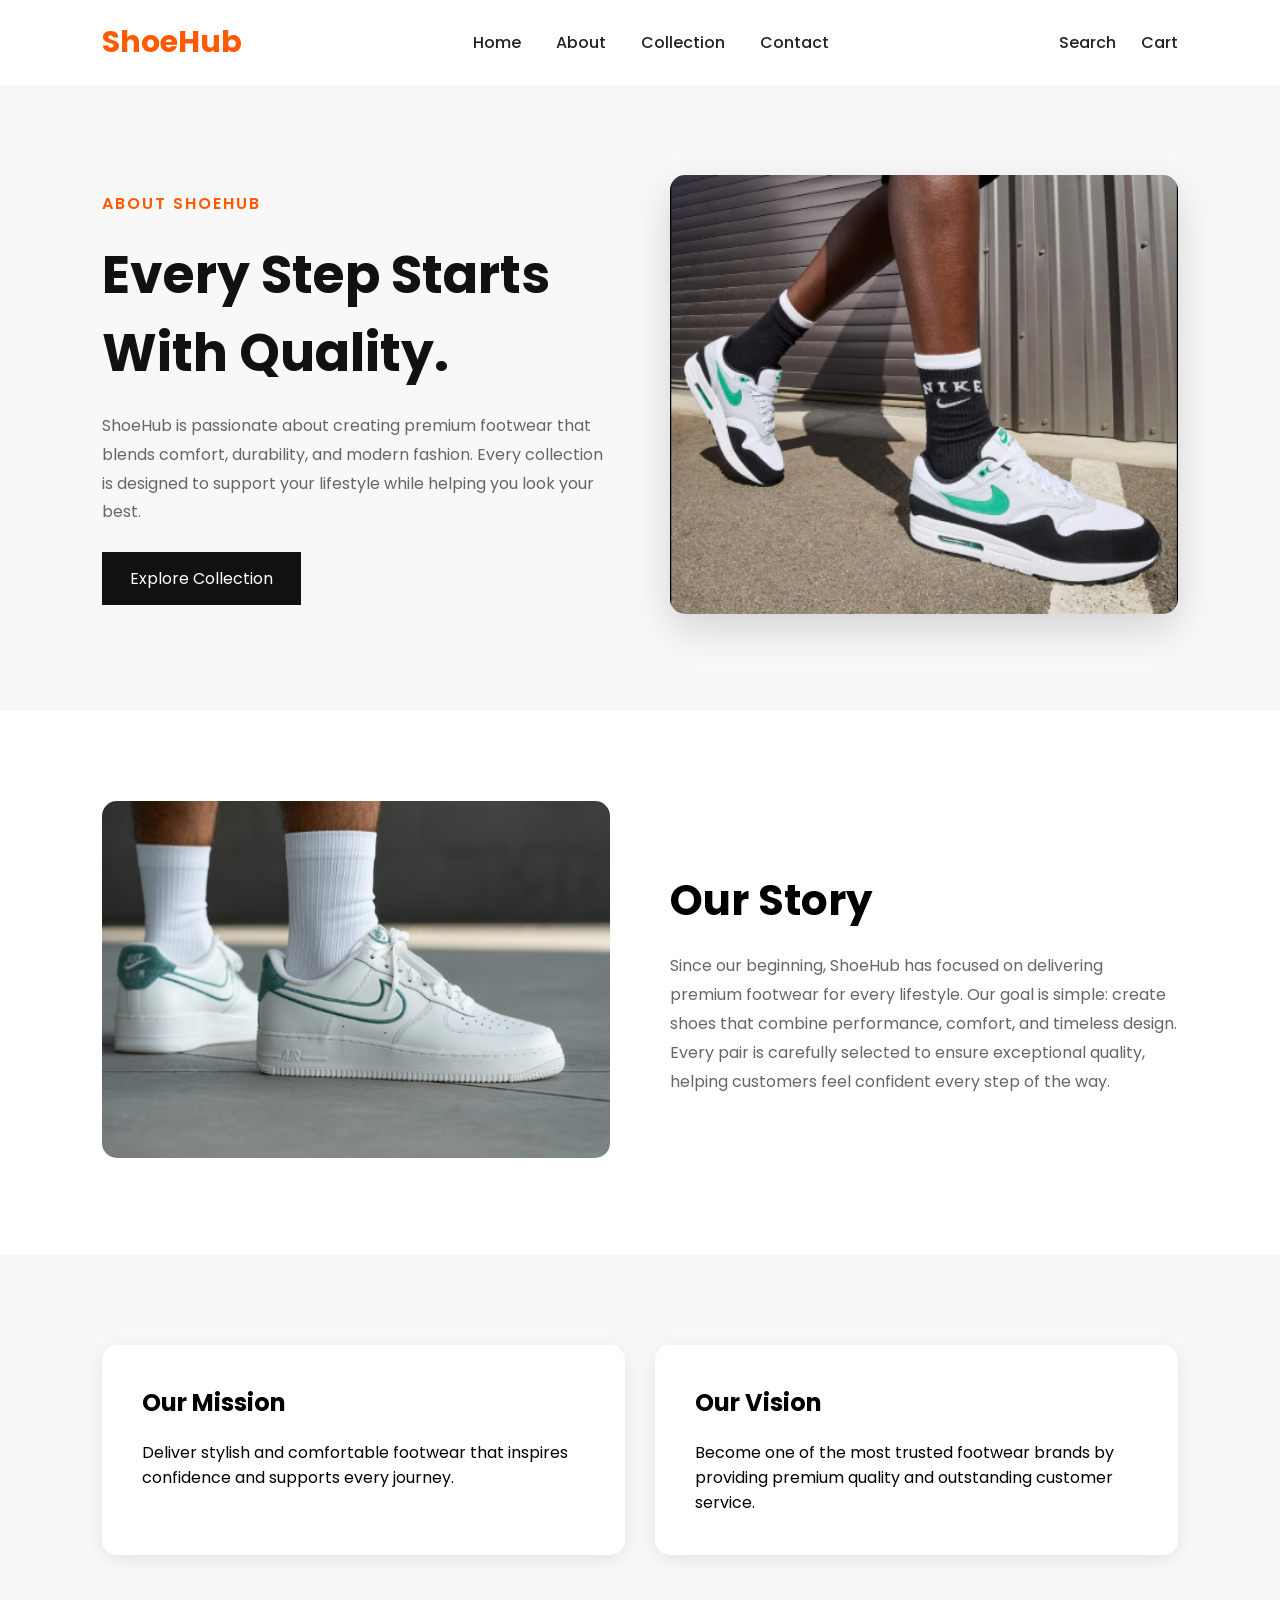
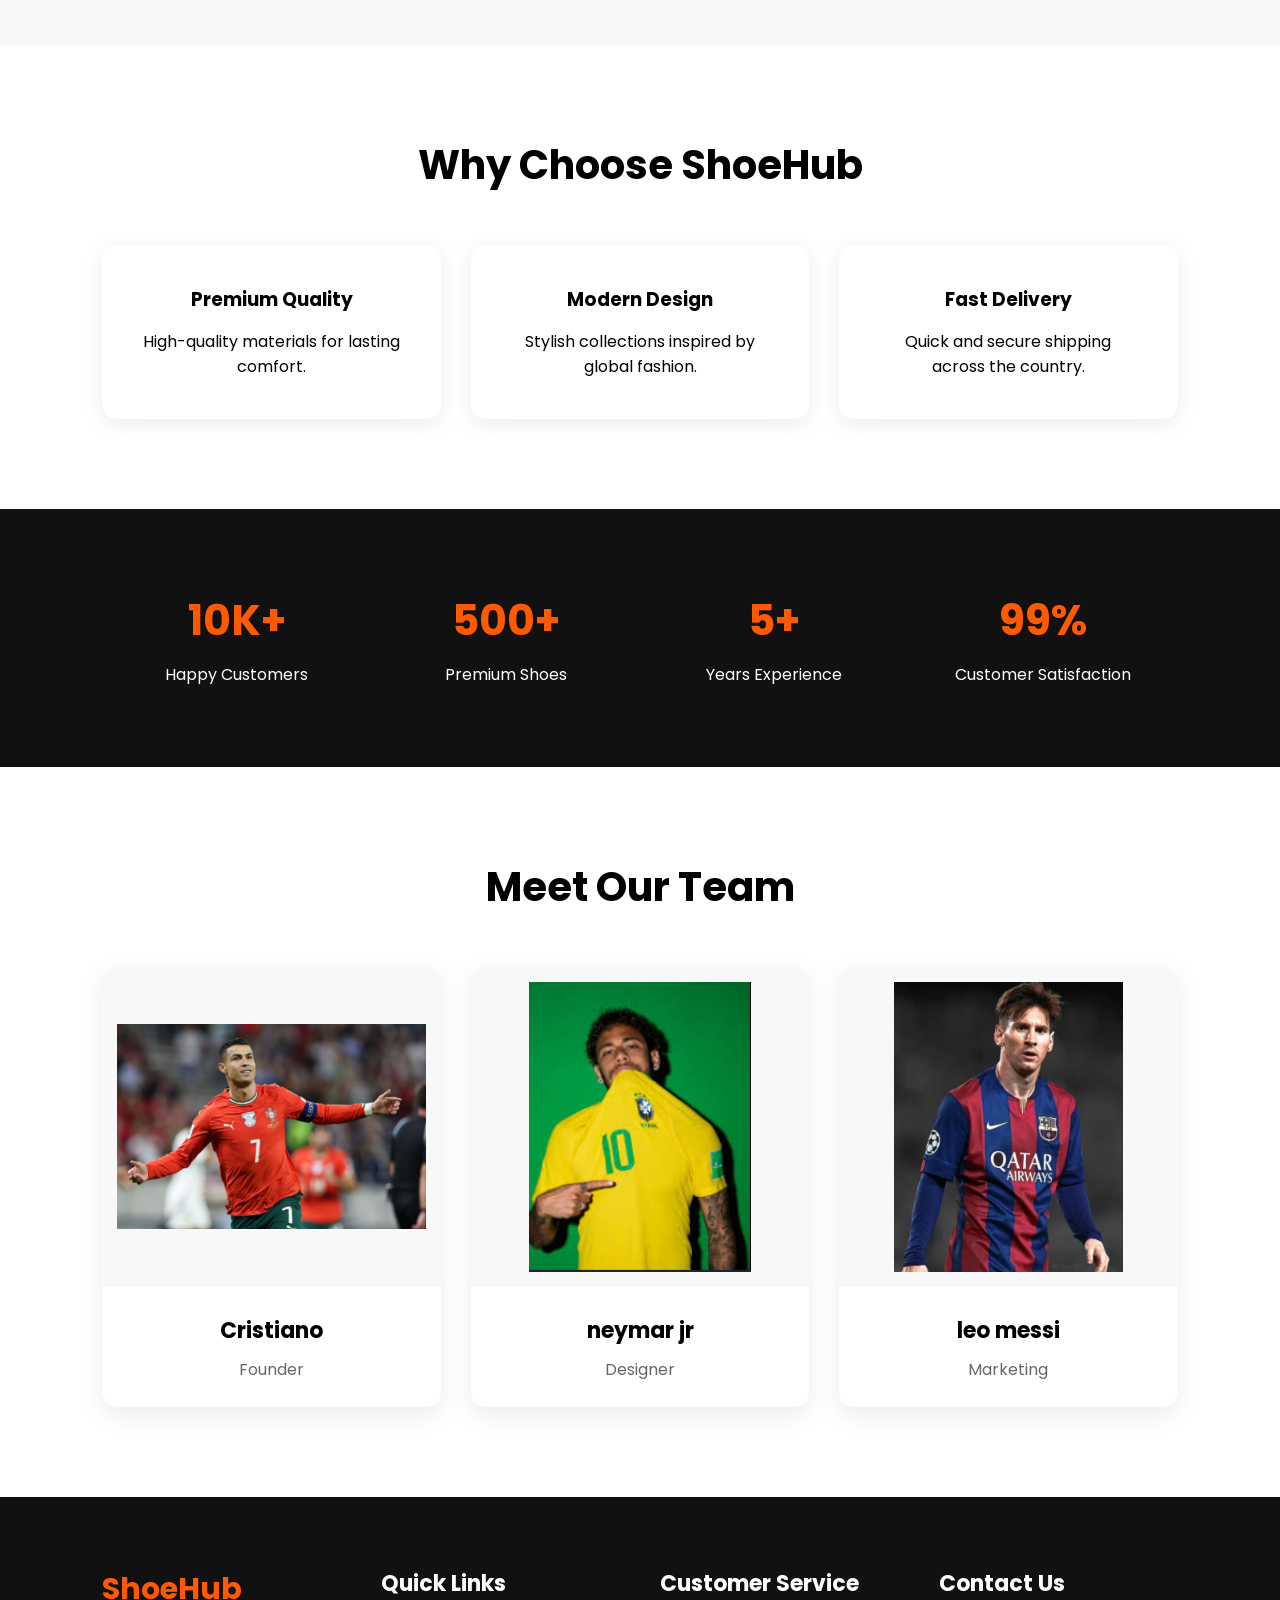
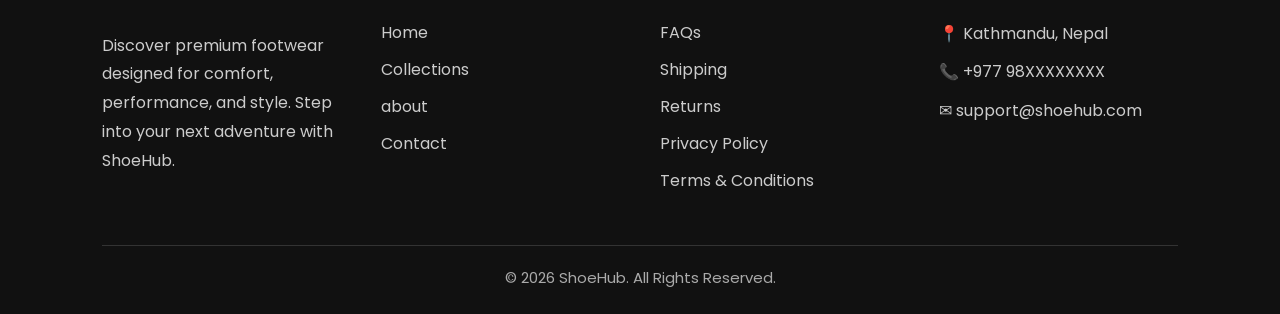
==== commit 05633566: "create" ====
--- a/about.html
+++ b/about.html
@@ -185,19 +185,19 @@
 
         <div class="team-card">
             <img src="images/team1.png" alt="">
-            <h3>John Carter</h3>
+            <h3>Cristiano</h3>
             <p>Founder</p>
         </div>
 
         <div class="team-card">
             <img src="images/team2.png" alt="">
-            <h3>Emily Smith</h3>
+            <h3>neymar jr</h3>
             <p>Designer</p>
         </div>
 
         <div class="team-card">
             <img src="images/team3.png" alt="">
-            <h3>Michael Lee</h3>
+            <h3>leo messi</h3>
             <p>Marketing</p>
         </div>
 
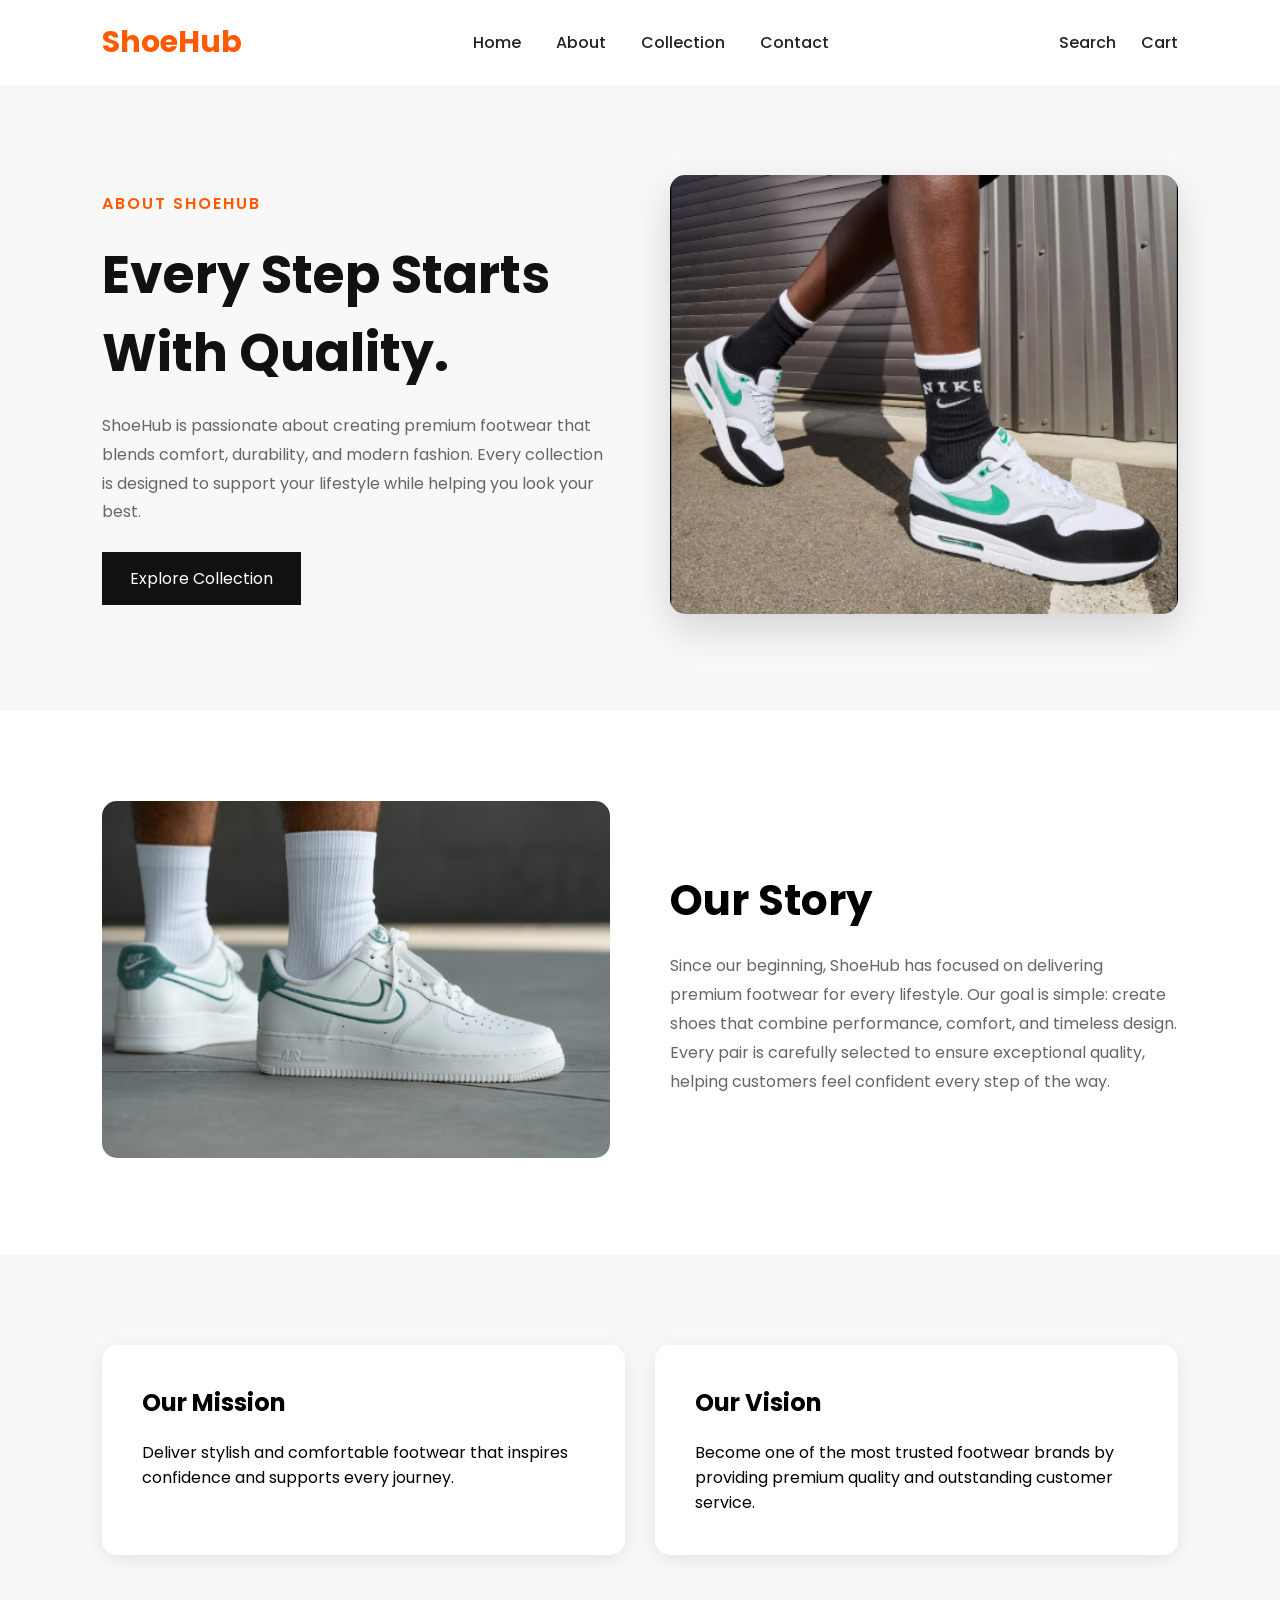
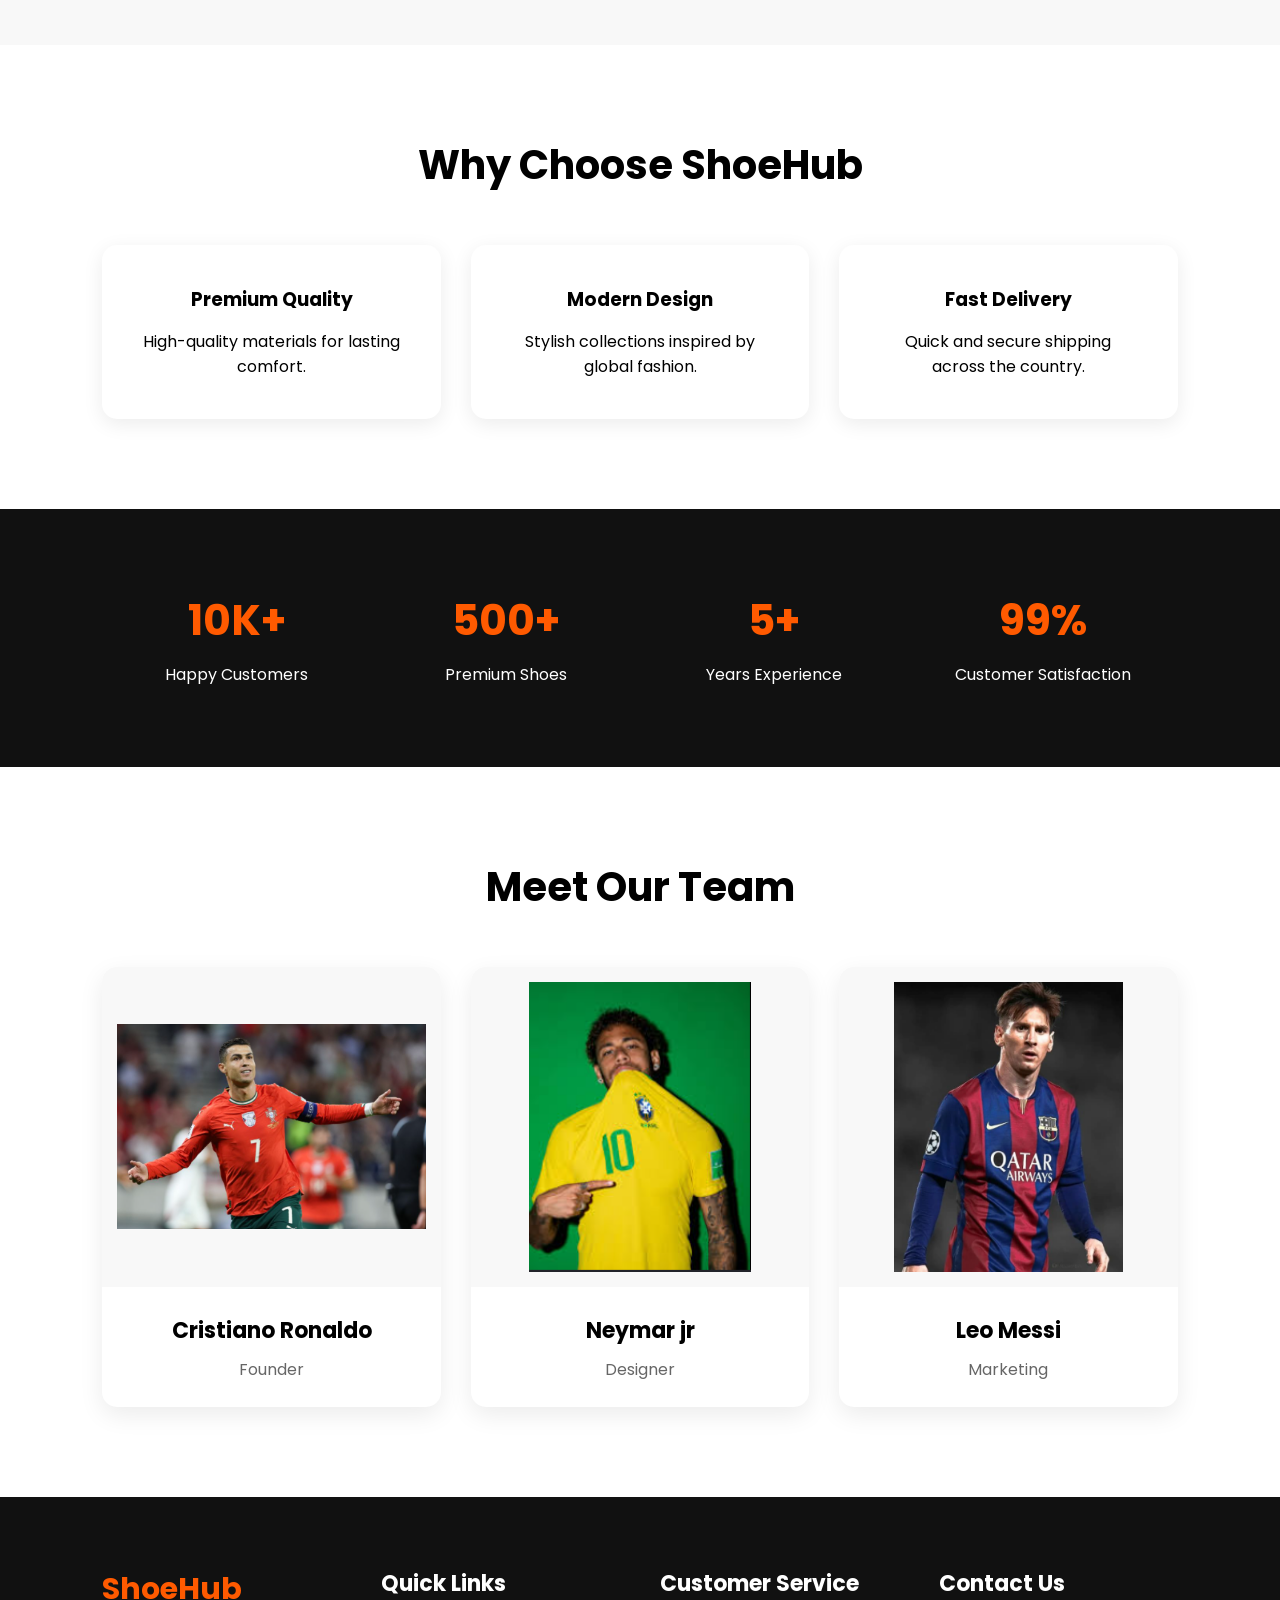
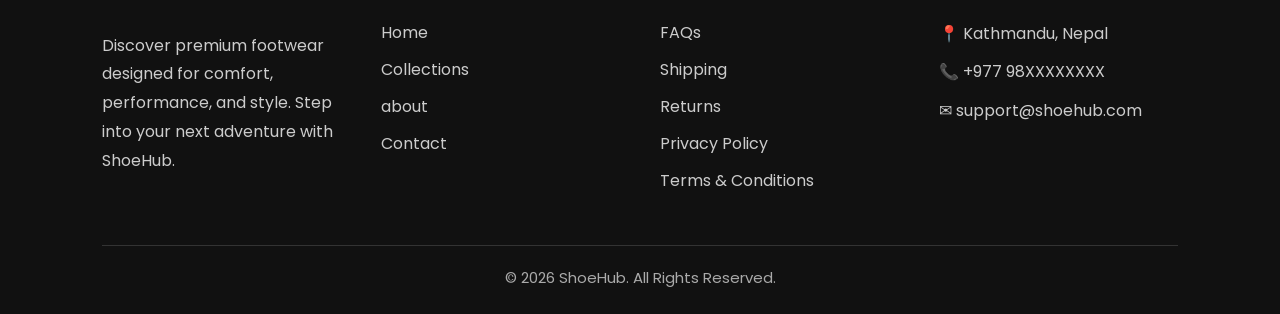
==== commit 51d9edb6: "done" ====
--- a/about.html
+++ b/about.html
@@ -185,19 +185,19 @@
 
         <div class="team-card">
             <img src="images/team1.png" alt="">
-            <h3>Cristiano</h3>
+            <h3>Cristiano Ronaldo</h3>
             <p>Founder</p>
         </div>
 
         <div class="team-card">
             <img src="images/team2.png" alt="">
-            <h3>neymar jr</h3>
+            <h3>Neymar jr</h3>
             <p>Designer</p>
         </div>
 
         <div class="team-card">
             <img src="images/team3.png" alt="">
-            <h3>leo messi</h3>
+            <h3>Leo Messi</h3>
             <p>Marketing</p>
         </div>
 
